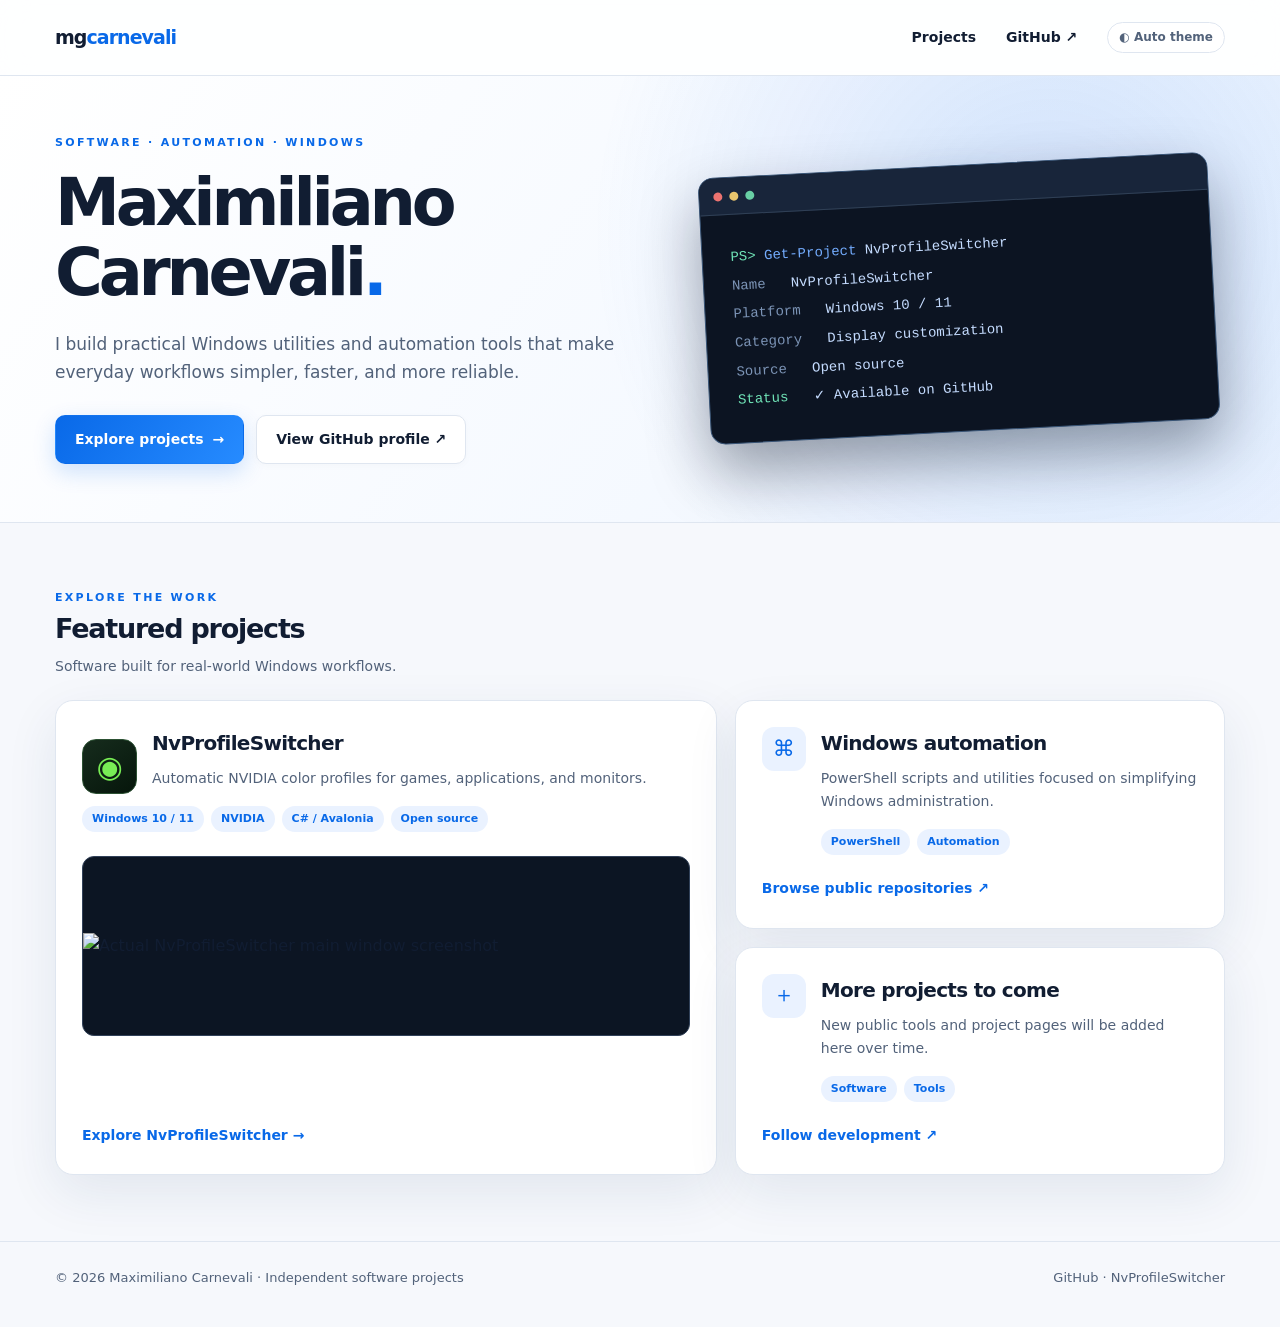
==== index.html @ 2a95644a "Make NvProfileSwitcher project title clickable" ====
<!doctype html><html lang="en"><head><meta charset="utf-8"><meta name="viewport" content="width=device-width, initial-scale=1"><meta name="color-scheme" content="light dark"><title>Maximiliano Carnevali | Software &amp; Automation Projects</title><meta name="description" content="Explore open-source Windows software and automation projects by Maximiliano Carnevali, including NvProfileSwitcher for automatic NVIDIA display color profiles."><link rel="canonical" href="https://mgcarnevali.github.io/"><meta property="og:type" content="website"><meta property="og:title" content="Maximiliano Carnevali | Software Projects"><meta property="og:description" content="Windows utilities and automation projects, including NvProfileSwitcher."><meta property="og:url" content="https://mgcarnevali.github.io/"><link rel="stylesheet" href="/assets/style.css"></head><body>
<header class="site-header"><nav class="container nav" aria-label="Main navigation"><a class="brand" href="/">mg<span>carnevali</span></a><div class="navlinks"><a href="#projects">Projects</a><a href="https://github.com/mgcarnevali" target="_blank" rel="noopener noreferrer me">GitHub ↗</a><button class="theme-toggle" type="button" data-theme-toggle aria-label="Theme: Auto. Click to change theme" title="Switch color theme">◐ Auto theme</button></div></nav></header>
<main><section class="hero"><div class="container hero-grid"><div><div class="eyebrow">Software · Automation · Windows</div><h1>Maximiliano<br>Carnevali<span style="color:var(--blue)">.</span></h1><p>I build practical Windows utilities and automation tools that make everyday workflows simpler, faster, and more reliable.</p><div class="btns"><a class="btn btn-primary" href="#projects">Explore projects <span aria-hidden="true">→</span></a><a class="btn" href="https://github.com/mgcarnevali" target="_blank" rel="noopener noreferrer">View GitHub profile ↗</a></div></div><div class="hero-art" aria-hidden="true"><div class="art-orb"></div><div class="terminal"><div class="term-bar"><i class="dot"></i><i class="dot"></i><i class="dot"></i></div><div class="term-body"><div><span class="prompt">PS&gt;</span> <span class="keyword">Get-Project</span> NvProfileSwitcher</div><div><span class="muted">Name</span> &nbsp; NvProfileSwitcher</div><div><span class="muted">Platform</span> &nbsp; Windows 10 / 11</div><div><span class="muted">Category</span> &nbsp; Display customization</div><div><span class="muted">Source</span> &nbsp; Open source</div><div><span class="prompt">Status</span> &nbsp; ✓ Available on GitHub</div></div></div></div></div></section>
<section class="section container" id="projects"><div class="section-title"><div><div class="eyebrow">Explore the work</div><h2>Featured projects</h2><p>Software built for real-world Windows workflows.</p></div></div><div class="project-grid"><article class="project-card featured"><div class="project-head"><div class="app-icon" aria-hidden="true">◉</div><div><h3><a href="/NvProfileSwitcher/" class="project-title-link" style="color:inherit;text-decoration:none">NvProfileSwitcher</a></h3><p>Automatic NVIDIA color profiles for games, applications, and monitors.</p></div></div><div class="tag-row"><span class="tag">Windows 10 / 11</span><span class="tag">NVIDIA</span><span class="tag">C# / Avalonia</span><span class="tag">Open source</span></div><a href="/NvProfileSwitcher/" class="project-screenshot" aria-label="Explore NvProfileSwitcher"><img src="https://raw.githubusercontent.com/mgcarnevali/NvProfileSwitcher/main/assets/screenshots/nvprofileswitcher-main-window.png" alt="Actual NvProfileSwitcher main window screenshot" loading="lazy"></a><div class="card-bottom"><a class="link" href="/NvProfileSwitcher/">Explore NvProfileSwitcher →</a></div></article><article class="project-card card-slim"><div class="project-head"><div class="mini-icon" aria-hidden="true">⌘</div><div><h3>Windows automation</h3><p>PowerShell scripts and utilities focused on simplifying Windows administration.</p><div class="tag-row"><span class="tag">PowerShell</span><span class="tag">Automation</span></div></div></div><div class="card-bottom"><a class="link" href="https://github.com/mgcarnevali?tab=repositories" target="_blank" rel="noopener noreferrer">Browse public repositories ↗</a></div></article><article class="project-card card-slim"><div class="project-head"><div class="mini-icon" aria-hidden="true">＋</div><div><h3>More projects to come</h3><p>New public tools and project pages will be added here over time.</p><div class="tag-row"><span class="tag">Software</span><span class="tag">Tools</span></div></div></div><div class="card-bottom"><a class="link" href="https://github.com/mgcarnevali" target="_blank" rel="noopener noreferrer">Follow development ↗</a></div></article></div></section></main>
<footer class="site-footer"><div class="container footer-row"><span>© 2026 Maximiliano Carnevali · Independent software projects</span><span><a href="https://github.com/mgcarnevali">GitHub</a> · <a href="/NvProfileSwitcher/">NvProfileSwitcher</a></span></div></footer><script src="/assets/theme.js" defer></script></body></html>
---- assets/style.css ----
:root{color-scheme:light dark;--bg:#f6f8fc;--surface:#ffffff;--ink:#111d32;--sub:#52627a;--line:#dfe6f0;--blue:#0969e8;--blue2:#268bff;--soft:#eaf2ff;--shadow:0 18px 52px rgba(27,53,99,.09);--hero:#eef5ff;--glow:rgba(30,111,235,.17)}
@media(prefers-color-scheme:dark){:root:not([data-theme="light"]){--bg:#090f19;--surface:#111d2b;--ink:#f0f6ff;--sub:#a4b3c9;--line:#263448;--blue:#3c95ff;--blue2:#1d78ed;--soft:#172e4a;--shadow:0 20px 55px rgba(0,0,0,.26);--hero:#0c1b2b;--glow:rgba(23,107,232,.24)}}
*{box-sizing:border-box}html{scroll-behavior:smooth}body{margin:0;background:var(--bg);color:var(--ink);font:16px/1.65 Inter,ui-sans-serif,system-ui,-apple-system,'Segoe UI',sans-serif}a{color:inherit;text-decoration:none}a:focus-visible,button:focus-visible{outline:3px solid var(--blue);outline-offset:4px}img{max-width:100%;display:block}.container{width:min(1170px,calc(100% - 44px));margin-inline:auto}.site-header{height:76px;display:flex;align-items:center;border-bottom:1px solid var(--line);background:color-mix(in srgb,var(--surface) 88%,transparent);position:sticky;top:0;z-index:10;backdrop-filter:blur(16px)}.nav{display:flex;align-items:center;justify-content:space-between;gap:24px}.brand{font-weight:800;font-size:19px;letter-spacing:-.05em;color:var(--ink)}.brand span{color:var(--blue)}.navlinks{display:flex;align-items:center;gap:30px;font-size:14px;font-weight:650}.navlinks a:hover,.link:hover{color:var(--blue)}.nav-note{font-size:12px;color:var(--sub);border:1px solid var(--line);border-radius:999px;padding:5px 11px}.eyebrow{text-transform:uppercase;font-size:11px;letter-spacing:.21em;color:var(--blue);font-weight:800}.hero{position:relative;overflow:hidden;border-bottom:1px solid var(--line);background:radial-gradient(circle at 82% 35%,var(--glow),transparent 42%),linear-gradient(125deg,var(--surface),var(--hero))}.hero-grid{min-height:425px;display:grid;grid-template-columns:1.05fr .95fr;align-items:center;gap:50px;padding-block:58px}.hero h1{font-size:clamp(42px,5.1vw,72px);letter-spacing:-.065em;line-height:1.07;margin:16px 0 22px;font-weight:800}.hero p{color:var(--sub);font-size:17px;max-width:580px;margin:0 0 29px}.hero-art{position:relative;min-height:280px;display:flex;align-items:center;justify-content:center}.art-orb{position:absolute;width:280px;height:280px;border-radius:50%;background:radial-gradient(circle,#3c9bff80,#1352b300 67%);filter:blur(15px)}.terminal{position:relative;width:100%;max-width:510px;border:1px solid #385476;border-radius:15px;background:#0c1422;box-shadow:0 28px 60px #020b1b60;overflow:hidden;transform:rotate(-3deg)}.term-bar{height:37px;background:#18253a;border-bottom:1px solid #304056;display:flex;align-items:center;gap:7px;padding:0 14px}.dot{width:9px;height:9px;border-radius:50%;background:#ec7370}.dot:nth-child(2){background:#e9c66d}.dot:nth-child(3){background:#68cfa4}.term-body{padding:28px;font:14px/2.05 ui-monospace,SFMono-Regular,Consolas,monospace;color:#c5dcff}.term-body .prompt{color:#70e4b7}.term-body .keyword{color:#74adff}.term-body .muted{color:#7c94b6}.btns{display:flex;flex-wrap:wrap;gap:12px}.btn{display:inline-flex;align-items:center;justify-content:center;gap:9px;border:1px solid var(--line);background:var(--surface);color:var(--ink);border-radius:10px;padding:12px 19px;font-weight:750;font-size:14px;box-shadow:0 2px 8px #00000006;transition:transform .18s,box-shadow .18s}.btn:hover{transform:translateY(-2px);box-shadow:var(--shadow)}.btn-primary{background:linear-gradient(125deg,var(--blue),var(--blue2));border-color:transparent;color:#fff;box-shadow:0 8px 22px #0969e830}.section{padding-block:66px}.section-title{display:flex;justify-content:space-between;align-items:end;gap:24px;margin-bottom:22px}.section-title h2{font-size:27px;letter-spacing:-.045em;margin:0 0 3px}.section-title p{color:var(--sub);margin:0;font-size:14px}.project-grid{display:grid;grid-template-columns:1.35fr 1fr;gap:18px}.project-card{background:var(--surface);border:1px solid var(--line);border-radius:18px;padding:26px;box-shadow:var(--shadow);overflow:hidden}.project-card.featured{grid-row:span 2;display:flex;flex-direction:column}.project-head{display:flex;align-items:center;gap:15px}.app-icon{width:55px;height:55px;border-radius:14px;background:linear-gradient(145deg,#162c1d,#06160b);border:1px solid #2c5133;color:#78ed55;display:grid;place-items:center;font-size:30px;font-weight:800;flex:none}.mini-icon{width:44px;height:44px;border-radius:12px;background:var(--soft);color:var(--blue);display:grid;place-items:center;font-size:22px;flex:none}.project-card h3{font-size:20px;letter-spacing:-.035em;margin:0}.project-card p{color:var(--sub);margin:7px 0 16px;font-size:14px}.tag-row{display:flex;gap:7px;flex-wrap:wrap}.tag{background:var(--soft);color:var(--blue);font-size:11px;font-weight:700;padding:4px 10px;border-radius:999px}.project-screenshot{margin-top:24px;border:1px solid #314159;border-radius:12px;overflow:hidden;background:#0c1523;min-height:180px;display:grid;place-items:center}.project-screenshot img{width:100%;height:auto}.card-bottom{margin-top:auto;padding-top:20px}.link{font-weight:800;font-size:14px;color:var(--blue)}.card-slim{display:flex;flex-direction:column;justify-content:space-between;min-height:188px}.card-slim .project-head{align-items:flex-start}.muted{color:var(--sub)}.site-footer{border-top:1px solid var(--line);padding:25px 0 38px;color:var(--sub);font-size:13px}.footer-row{display:flex;justify-content:space-between;gap:20px;flex-wrap:wrap}.footer-row a:hover{color:var(--blue)}.crumbs{display:flex;align-items:center;gap:10px;color:var(--sub);font-size:13px;margin-bottom:28px}.crumbs a:hover{color:var(--blue)}.product-hero{padding:55px 0 28px;background:radial-gradient(circle at 90% 20%,var(--glow),transparent 45%)}.product-head{display:flex;align-items:center;gap:18px;margin-bottom:12px}.product-head .app-icon{width:73px;height:73px;font-size:39px}.product-head h1{font-size:clamp(37px,5vw,60px);line-height:1.08;letter-spacing:-.06em;margin:0}.product-sub{font-size:18px;color:var(--sub);max-width:790px;margin:0 0 25px}.product-hero .tag-row{margin-top:23px}.showcase{padding:18px 0 30px}.screenshot-frame{padding:10px;background:#0c1625;border:1px solid #32435a;border-radius:19px;box-shadow:0 30px 65px #00000035}.screenshot-frame img{border-radius:10px;width:100%}.screenshot-caption{text-align:center;color:var(--sub);font-size:12px;margin:13px 0 0}.feature-grid{display:grid;grid-template-columns:repeat(4,1fr);gap:16px}.feature{padding:20px 16px;background:var(--surface);border:1px solid var(--line);border-radius:15px}.feature .symbol{font-size:24px;color:var(--blue);line-height:1}.feature h3{font-size:15px;letter-spacing:-.025em;margin:15px 0 6px}.feature p{font-size:13px;line-height:1.6;color:var(--sub);margin:0}.detail-grid{display:grid;grid-template-columns:1fr 1fr;gap:24px;align-items:center}.detail-grid img{border-radius:13px;border:1px solid var(--line);box-shadow:var(--shadow)}.detail-grid h2{font-size:30px;letter-spacing:-.05em;line-height:1.2}.detail-grid p{color:var(--sub)}.cta{padding:28px;border-radius:18px;background:linear-gradient(120deg,var(--soft),var(--surface));border:1px solid var(--line);display:flex;align-items:center;justify-content:space-between;gap:24px}.cta h2{margin:0 0 4px;letter-spacing:-.04em}.cta p{margin:0;color:var(--sub)}.smallprint{font-size:12px;color:var(--sub)}
@media(max-width:850px){.hero-grid{grid-template-columns:1fr;gap:10px;padding-block:52px}.hero-art{min-height:210px}.terminal{max-width:570px;transform:none}.project-grid{grid-template-columns:1fr}.project-card.featured{grid-row:auto}.feature-grid{grid-template-columns:repeat(2,1fr)}.detail-grid{grid-template-columns:1fr}.product-head h1{font-size:39px}}
@media(max-width:520px){.container{width:min(100% - 30px,1170px)}.site-header{height:66px}.navlinks{gap:15px;font-size:13px}.nav-note{display:none}.hero h1{font-size:45px}.hero-grid{padding-block:38px}.hero-art{min-height:165px}.term-body{font-size:11px;padding:18px}.section{padding-block:42px}.feature-grid{grid-template-columns:1fr}.product-head .app-icon{width:54px;height:54px;font-size:30px}.product-head h1{font-size:31px}.product-sub{font-size:16px}.cta{flex-direction:column;align-items:flex-start}.btns .btn{font-size:13px;padding:11px 13px}}

:root[data-theme="dark"]{color-scheme:dark;--bg:#090f19;--surface:#111d2b;--ink:#f0f6ff;--sub:#a4b3c9;--line:#263448;--blue:#3c95ff;--blue2:#1d78ed;--soft:#172e4a;--shadow:0 20px 55px rgba(0,0,0,.26);--hero:#0c1b2b;--glow:rgba(23,107,232,.24)}
:root[data-theme="light"]{color-scheme:light;--bg:#f6f8fc;--surface:#ffffff;--ink:#111d32;--sub:#52627a;--line:#dfe6f0;--blue:#0969e8;--blue2:#268bff;--soft:#eaf2ff;--shadow:0 18px 52px rgba(27,53,99,.09);--hero:#eef5ff;--glow:rgba(30,111,235,.17)}
.theme-toggle{font:inherit;font-size:12px;font-weight:650;line-height:1.65;color:var(--sub);background:var(--surface);border:1px solid var(--line);border-radius:999px;padding:5px 11px;cursor:pointer;white-space:nowrap}.theme-toggle:hover{border-color:var(--blue);color:var(--blue)}

/* Extended pages */
.about-panel{display:grid;grid-template-columns:1fr 1.2fr;gap:40px;padding:38px;border:1px solid var(--line,#dbe3ef);border-radius:22px;background:var(--surface,#fff)}.about-panel h2{font-size:clamp(1.8rem,3vw,2.5rem);line-height:1.15}.about-panel p{line-height:1.7;color:var(--muted,#64748b)}.steps-grid{display:grid;grid-template-columns:repeat(3,minmax(0,1fr));gap:18px}.step-card,.download-card{padding:28px;border:1px solid var(--line,#dbe3ef);border-radius:20px;background:var(--surface,#fff)}.step-num{font-size:13px;letter-spacing:.12em;font-weight:800;color:var(--blue,#0879ee)}.step-card h3,.download-card h3{margin:16px 0 10px;font-size:1.2rem}.step-card p,.download-card p{line-height:1.7;color:var(--muted,#64748b)}.gallery-panel{border:1px solid var(--line,#dbe3ef);border-radius:22px;background:var(--surface,#fff);overflow:hidden;padding:14px}.gallery-stage{display:flex;align-items:center;justify-content:center;min-height:220px;border-radius:14px;background:#0b1019;overflow:hidden}.gallery-stage img{width:100%;height:auto;display:block;object-fit:contain}.gallery-controls{display:flex;flex-wrap:wrap;gap:10px;padding:16px 4px 3px}.gallery-tab{font:inherit;cursor:pointer;border:1px solid var(--line,#dbe3ef);border-radius:999px;background:transparent;color:var(--text,#162136);padding:10px 16px;font-weight:700}.gallery-tab:hover{border-color:var(--blue,#0879ee)}.gallery-tab.active{background:var(--blue,#0879ee);border-color:var(--blue,#0879ee);color:white}.download-grid{display:grid;grid-template-columns:repeat(2,minmax(0,1fr));gap:20px}.download-card{display:flex;flex-direction:column;align-items:flex-start;gap:12px}.download-card h3{margin:0}.download-card p{flex:1}.download-icon{display:grid;place-items:center;width:48px;height:48px;border-radius:13px;background:rgba(24,115,238,.11);color:var(--blue,#0879ee);font-size:25px;font-weight:700}@media(max-width:800px){.about-panel,.steps-grid,.download-grid{grid-template-columns:1fr}.about-panel{padding:24px;gap:12px}.gallery-stage{min-height:100px}.gallery-tab{font-size:13px;padding:9px 12px}}
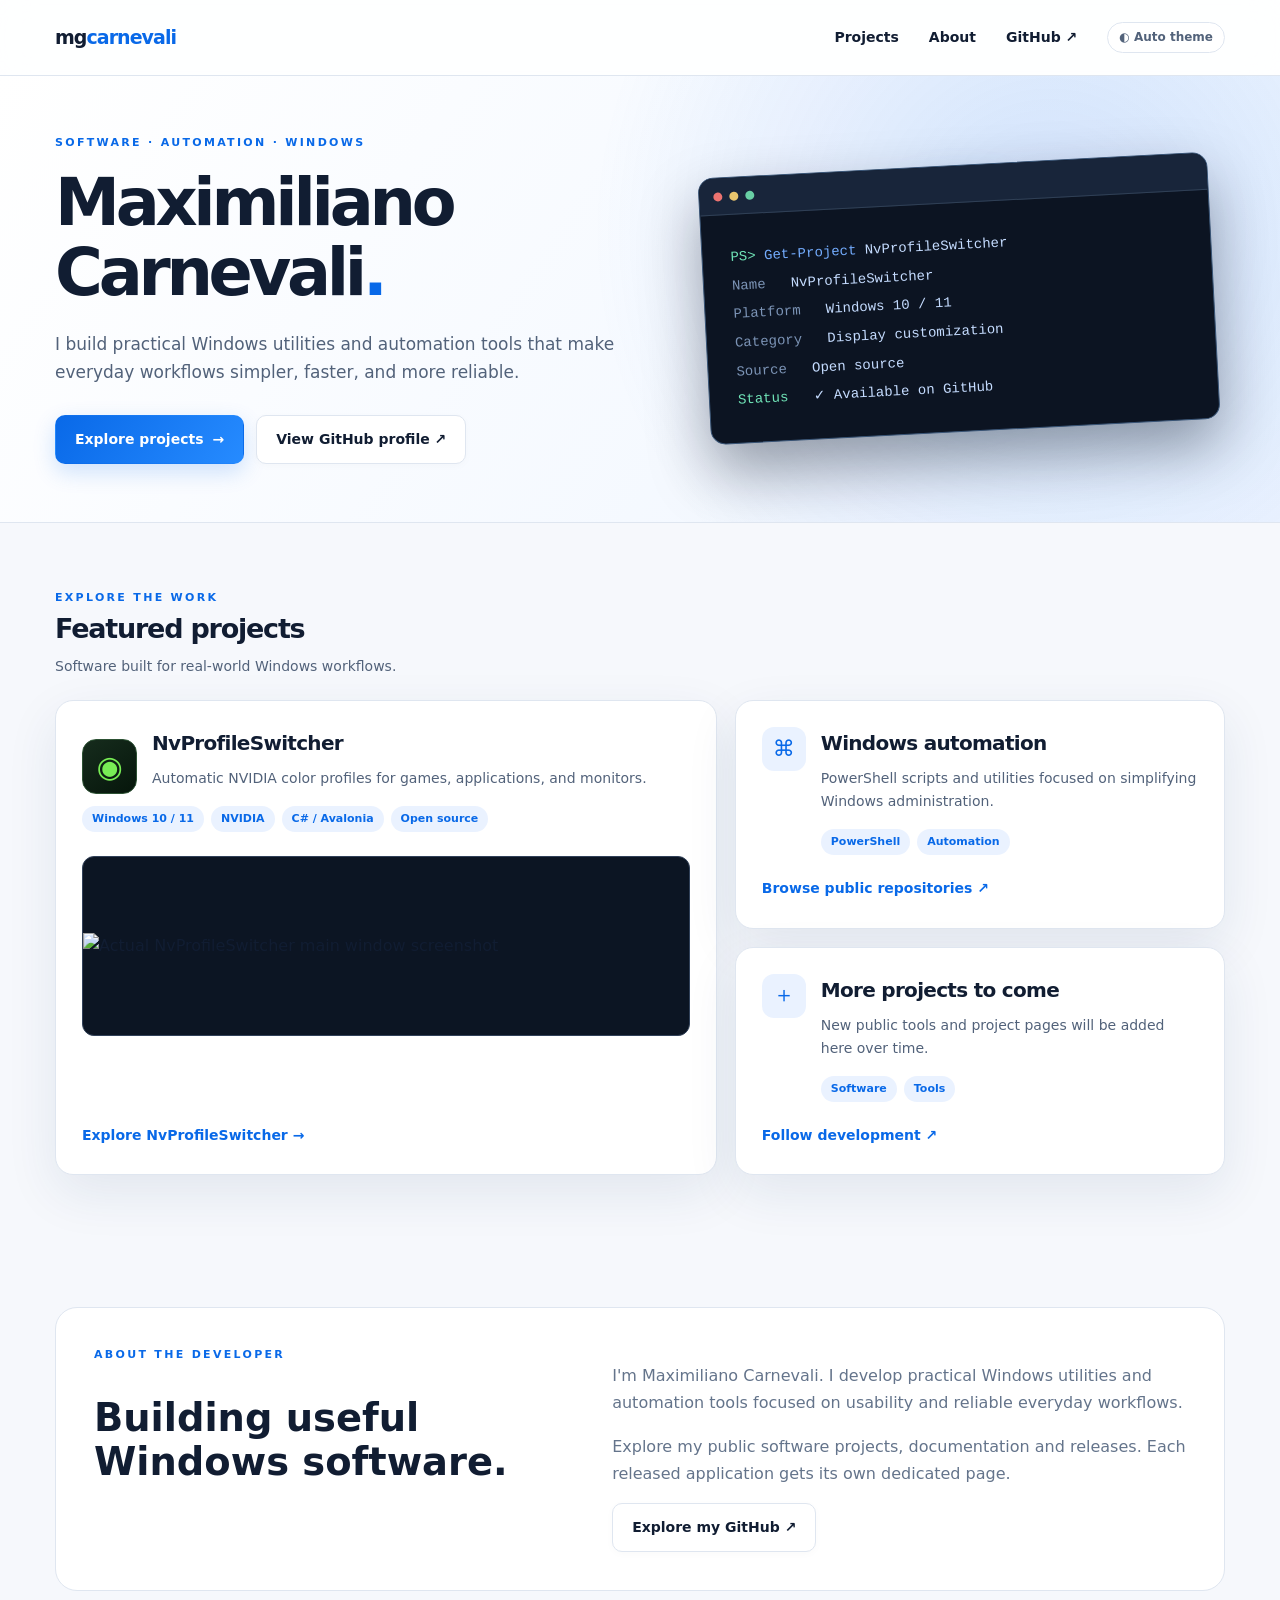
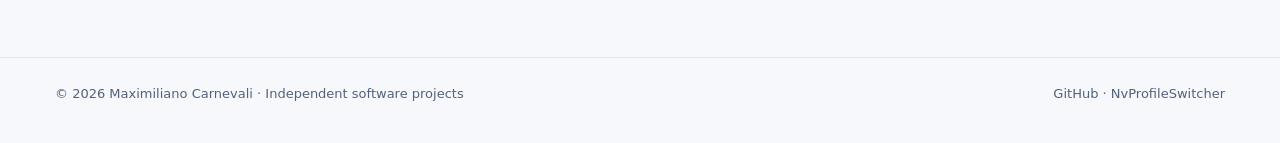
==== commit dd5ef987: "Add hover effect to NvProfileSwitcher project title" ====
--- a/index.html
+++ b/index.html
@@ -1,5 +1,9 @@
-<!doctype html><html lang="en"><head><meta charset="utf-8"><meta name="viewport" content="width=device-width, initial-scale=1"><meta name="color-scheme" content="light dark"><title>Maximiliano Carnevali | Software &amp; Automation Projects</title><meta name="description" content="Explore open-source Windows software and automation projects by Maximiliano Carnevali, including NvProfileSwitcher for automatic NVIDIA display color profiles."><link rel="canonical" href="https://mgcarnevali.github.io/"><meta property="og:type" content="website"><meta property="og:title" content="Maximiliano Carnevali | Software Projects"><meta property="og:description" content="Windows utilities and automation projects, including NvProfileSwitcher."><meta property="og:url" content="https://mgcarnevali.github.io/"><link rel="stylesheet" href="/assets/style.css"></head><body>
-<header class="site-header"><nav class="container nav" aria-label="Main navigation"><a class="brand" href="/">mg<span>carnevali</span></a><div class="navlinks"><a href="#projects">Projects</a><a href="https://github.com/mgcarnevali" target="_blank" rel="noopener noreferrer me">GitHub ↗</a><button class="theme-toggle" type="button" data-theme-toggle aria-label="Theme: Auto. Click to change theme" title="Switch color theme">◐ Auto theme</button></div></nav></header>
+<!doctype html><html lang="en"><head><meta charset="utf-8"><meta name="viewport" content="width=device-width, initial-scale=1"><meta name="color-scheme" content="light dark"><title>Maximiliano Carnevali | Software &amp; Automation Projects</title><meta name="description" content="Explore open-source Windows software and automation projects by Maximiliano Carnevali, including NvProfileSwitcher for automatic NVIDIA display color profiles."><link rel="canonical" href="https://mgcarnevali.github.io/"><meta property="og:type" content="website"><meta property="og:title" content="Maximiliano Carnevali | Software Projects"><meta property="og:description" content="Windows utilities and automation projects, including NvProfileSwitcher."><meta property="og:url" content="https://mgcarnevali.github.io/"><link rel="stylesheet" href="/assets/style.css"><style>
+.project-title-link{transition:color .18s ease,text-decoration-color .18s ease;text-underline-offset:4px}
+.project-title-link:hover,.project-title-link:focus-visible{color:var(--blue)!important;text-decoration:underline!important}
+.project-title-link:focus-visible{outline:2px solid var(--blue);outline-offset:4px;border-radius:2px}
+</style></head><body>
+<header class="site-header"><nav class="container nav" aria-label="Main navigation"><a class="brand" href="/">mg<span>carnevali</span></a><div class="navlinks"><a href="#projects">Projects</a><a href="#about">About</a><a href="https://github.com/mgcarnevali" target="_blank" rel="noopener noreferrer me">GitHub ↗</a><button class="theme-toggle" type="button" data-theme-toggle aria-label="Theme: Auto. Click to change theme" title="Switch color theme">◐ Auto theme</button></div></nav></header>
 <main><section class="hero"><div class="container hero-grid"><div><div class="eyebrow">Software · Automation · Windows</div><h1>Maximiliano<br>Carnevali<span style="color:var(--blue)">.</span></h1><p>I build practical Windows utilities and automation tools that make everyday workflows simpler, faster, and more reliable.</p><div class="btns"><a class="btn btn-primary" href="#projects">Explore projects <span aria-hidden="true">→</span></a><a class="btn" href="https://github.com/mgcarnevali" target="_blank" rel="noopener noreferrer">View GitHub profile ↗</a></div></div><div class="hero-art" aria-hidden="true"><div class="art-orb"></div><div class="terminal"><div class="term-bar"><i class="dot"></i><i class="dot"></i><i class="dot"></i></div><div class="term-body"><div><span class="prompt">PS&gt;</span> <span class="keyword">Get-Project</span> NvProfileSwitcher</div><div><span class="muted">Name</span> &nbsp; NvProfileSwitcher</div><div><span class="muted">Platform</span> &nbsp; Windows 10 / 11</div><div><span class="muted">Category</span> &nbsp; Display customization</div><div><span class="muted">Source</span> &nbsp; Open source</div><div><span class="prompt">Status</span> &nbsp; ✓ Available on GitHub</div></div></div></div></div></section>
-<section class="section container" id="projects"><div class="section-title"><div><div class="eyebrow">Explore the work</div><h2>Featured projects</h2><p>Software built for real-world Windows workflows.</p></div></div><div class="project-grid"><article class="project-card featured"><div class="project-head"><div class="app-icon" aria-hidden="true">◉</div><div><h3><a href="/NvProfileSwitcher/" class="project-title-link" style="color:inherit;text-decoration:none">NvProfileSwitcher</a></h3><p>Automatic NVIDIA color profiles for games, applications, and monitors.</p></div></div><div class="tag-row"><span class="tag">Windows 10 / 11</span><span class="tag">NVIDIA</span><span class="tag">C# / Avalonia</span><span class="tag">Open source</span></div><a href="/NvProfileSwitcher/" class="project-screenshot" aria-label="Explore NvProfileSwitcher"><img src="https://raw.githubusercontent.com/mgcarnevali/NvProfileSwitcher/main/assets/screenshots/nvprofileswitcher-main-window.png" alt="Actual NvProfileSwitcher main window screenshot" loading="lazy"></a><div class="card-bottom"><a class="link" href="/NvProfileSwitcher/">Explore NvProfileSwitcher →</a></div></article><article class="project-card card-slim"><div class="project-head"><div class="mini-icon" aria-hidden="true">⌘</div><div><h3>Windows automation</h3><p>PowerShell scripts and utilities focused on simplifying Windows administration.</p><div class="tag-row"><span class="tag">PowerShell</span><span class="tag">Automation</span></div></div></div><div class="card-bottom"><a class="link" href="https://github.com/mgcarnevali?tab=repositories" target="_blank" rel="noopener noreferrer">Browse public repositories ↗</a></div></article><article class="project-card card-slim"><div class="project-head"><div class="mini-icon" aria-hidden="true">＋</div><div><h3>More projects to come</h3><p>New public tools and project pages will be added here over time.</p><div class="tag-row"><span class="tag">Software</span><span class="tag">Tools</span></div></div></div><div class="card-bottom"><a class="link" href="https://github.com/mgcarnevali" target="_blank" rel="noopener noreferrer">Follow development ↗</a></div></article></div></section></main>
+<section class="section container" id="projects"><div class="section-title"><div><div class="eyebrow">Explore the work</div><h2>Featured projects</h2><p>Software built for real-world Windows workflows.</p></div></div><div class="project-grid"><article class="project-card featured"><div class="project-head"><div class="app-icon" aria-hidden="true">◉</div><div><h3><a href="/NvProfileSwitcher/" class="project-title-link" style="color:inherit;text-decoration:none">NvProfileSwitcher</a></h3><p>Automatic NVIDIA color profiles for games, applications, and monitors.</p></div></div><div class="tag-row"><span class="tag">Windows 10 / 11</span><span class="tag">NVIDIA</span><span class="tag">C# / Avalonia</span><span class="tag">Open source</span></div><a href="/NvProfileSwitcher/" class="project-screenshot" aria-label="Explore NvProfileSwitcher"><img src="https://raw.githubusercontent.com/mgcarnevali/NvProfileSwitcher/main/assets/screenshots/nvprofileswitcher-main-window.png" alt="Actual NvProfileSwitcher main window screenshot" loading="lazy"></a><div class="card-bottom"><a class="link" href="/NvProfileSwitcher/">Explore NvProfileSwitcher →</a></div></article><article class="project-card card-slim"><div class="project-head"><div class="mini-icon" aria-hidden="true">⌘</div><div><h3>Windows automation</h3><p>PowerShell scripts and utilities focused on simplifying Windows administration.</p><div class="tag-row"><span class="tag">PowerShell</span><span class="tag">Automation</span></div></div></div><div class="card-bottom"><a class="link" href="https://github.com/mgcarnevali?tab=repositories" target="_blank" rel="noopener noreferrer">Browse public repositories ↗</a></div></article><article class="project-card card-slim"><div class="project-head"><div class="mini-icon" aria-hidden="true">＋</div><div><h3>More projects to come</h3><p>New public tools and project pages will be added here over time.</p><div class="tag-row"><span class="tag">Software</span><span class="tag">Tools</span></div></div></div><div class="card-bottom"><a class="link" href="https://github.com/mgcarnevali" target="_blank" rel="noopener noreferrer">Follow development ↗</a></div></article></div></section><section class="section container" id="about"><div class="about-panel"><div><div class="eyebrow">About the developer</div><h2>Building useful Windows software.</h2></div><div><p>I'm Maximiliano Carnevali. I develop practical Windows utilities and automation tools focused on usability and reliable everyday workflows.</p><p>Explore my public software projects, documentation and releases. Each released application gets its own dedicated page.</p><div class="btns"><a class="btn" href="https://github.com/mgcarnevali" target="_blank" rel="noopener noreferrer">Explore my GitHub ↗</a></div></div></div></section></main>
 <footer class="site-footer"><div class="container footer-row"><span>© 2026 Maximiliano Carnevali · Independent software projects</span><span><a href="https://github.com/mgcarnevali">GitHub</a> · <a href="/NvProfileSwitcher/">NvProfileSwitcher</a></span></div></footer><script src="/assets/theme.js" defer></script></body></html>
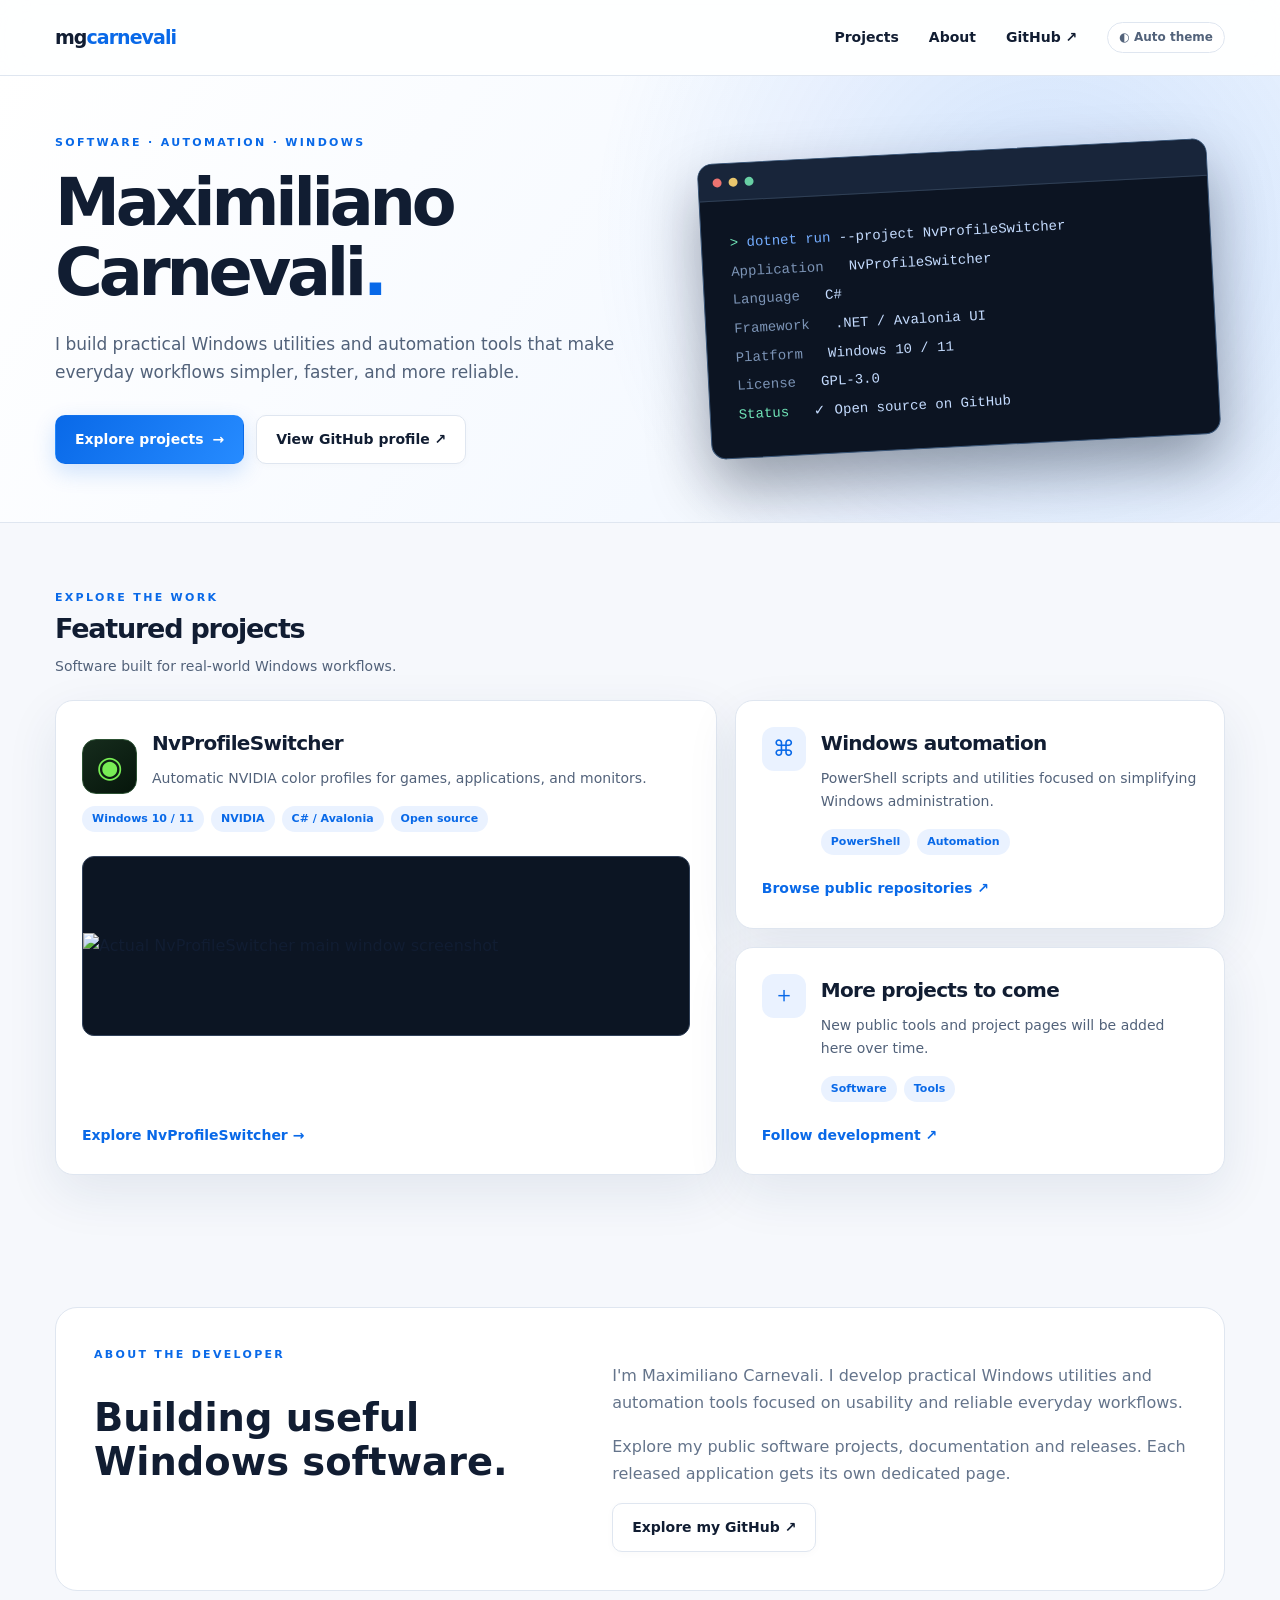
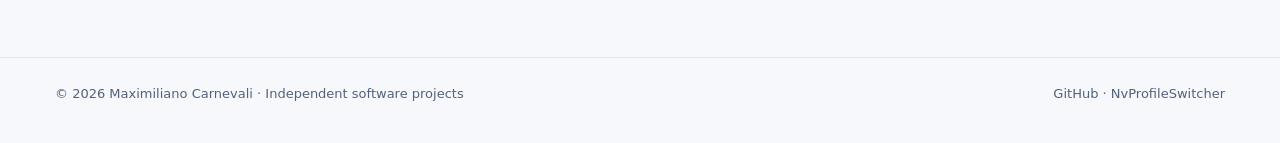
==== commit cf8e1a7a: "Update homepage terminal to reflect .NET and Avalonia UI" ====
--- a/index.html
+++ b/index.html
@@ -4,6 +4,6 @@
 .project-title-link:focus-visible{outline:2px solid var(--blue);outline-offset:4px;border-radius:2px}
 </style></head><body>
 <header class="site-header"><nav class="container nav" aria-label="Main navigation"><a class="brand" href="/">mg<span>carnevali</span></a><div class="navlinks"><a href="#projects">Projects</a><a href="#about">About</a><a href="https://github.com/mgcarnevali" target="_blank" rel="noopener noreferrer me">GitHub ↗</a><button class="theme-toggle" type="button" data-theme-toggle aria-label="Theme: Auto. Click to change theme" title="Switch color theme">◐ Auto theme</button></div></nav></header>
-<main><section class="hero"><div class="container hero-grid"><div><div class="eyebrow">Software · Automation · Windows</div><h1>Maximiliano<br>Carnevali<span style="color:var(--blue)">.</span></h1><p>I build practical Windows utilities and automation tools that make everyday workflows simpler, faster, and more reliable.</p><div class="btns"><a class="btn btn-primary" href="#projects">Explore projects <span aria-hidden="true">→</span></a><a class="btn" href="https://github.com/mgcarnevali" target="_blank" rel="noopener noreferrer">View GitHub profile ↗</a></div></div><div class="hero-art" aria-hidden="true"><div class="art-orb"></div><div class="terminal"><div class="term-bar"><i class="dot"></i><i class="dot"></i><i class="dot"></i></div><div class="term-body"><div><span class="prompt">PS&gt;</span> <span class="keyword">Get-Project</span> NvProfileSwitcher</div><div><span class="muted">Name</span> &nbsp; NvProfileSwitcher</div><div><span class="muted">Platform</span> &nbsp; Windows 10 / 11</div><div><span class="muted">Category</span> &nbsp; Display customization</div><div><span class="muted">Source</span> &nbsp; Open source</div><div><span class="prompt">Status</span> &nbsp; ✓ Available on GitHub</div></div></div></div></div></section>
+<main><section class="hero"><div class="container hero-grid"><div><div class="eyebrow">Software · Automation · Windows</div><h1>Maximiliano<br>Carnevali<span style="color:var(--blue)">.</span></h1><p>I build practical Windows utilities and automation tools that make everyday workflows simpler, faster, and more reliable.</p><div class="btns"><a class="btn btn-primary" href="#projects">Explore projects <span aria-hidden="true">→</span></a><a class="btn" href="https://github.com/mgcarnevali" target="_blank" rel="noopener noreferrer">View GitHub profile ↗</a></div></div><div class="hero-art" aria-hidden="true"><div class="art-orb"></div><div class="terminal"><div class="term-bar"><i class="dot"></i><i class="dot"></i><i class="dot"></i></div><div class="term-body"><div><span class="prompt">&gt;</span> <span class="keyword">dotnet run</span> --project NvProfileSwitcher</div><div><span class="muted">Application</span> &nbsp; NvProfileSwitcher</div><div><span class="muted">Language</span> &nbsp; C#</div><div><span class="muted">Framework</span> &nbsp; .NET / Avalonia UI</div><div><span class="muted">Platform</span> &nbsp; Windows 10 / 11</div><div><span class="muted">License</span> &nbsp; GPL-3.0</div><div><span class="prompt">Status</span> &nbsp; ✓ Open source on GitHub</div></div></div></div></div></section>
 <section class="section container" id="projects"><div class="section-title"><div><div class="eyebrow">Explore the work</div><h2>Featured projects</h2><p>Software built for real-world Windows workflows.</p></div></div><div class="project-grid"><article class="project-card featured"><div class="project-head"><div class="app-icon" aria-hidden="true">◉</div><div><h3><a href="/NvProfileSwitcher/" class="project-title-link" style="color:inherit;text-decoration:none">NvProfileSwitcher</a></h3><p>Automatic NVIDIA color profiles for games, applications, and monitors.</p></div></div><div class="tag-row"><span class="tag">Windows 10 / 11</span><span class="tag">NVIDIA</span><span class="tag">C# / Avalonia</span><span class="tag">Open source</span></div><a href="/NvProfileSwitcher/" class="project-screenshot" aria-label="Explore NvProfileSwitcher"><img src="https://raw.githubusercontent.com/mgcarnevali/NvProfileSwitcher/main/assets/screenshots/nvprofileswitcher-main-window.png" alt="Actual NvProfileSwitcher main window screenshot" loading="lazy"></a><div class="card-bottom"><a class="link" href="/NvProfileSwitcher/">Explore NvProfileSwitcher →</a></div></article><article class="project-card card-slim"><div class="project-head"><div class="mini-icon" aria-hidden="true">⌘</div><div><h3>Windows automation</h3><p>PowerShell scripts and utilities focused on simplifying Windows administration.</p><div class="tag-row"><span class="tag">PowerShell</span><span class="tag">Automation</span></div></div></div><div class="card-bottom"><a class="link" href="https://github.com/mgcarnevali?tab=repositories" target="_blank" rel="noopener noreferrer">Browse public repositories ↗</a></div></article><article class="project-card card-slim"><div class="project-head"><div class="mini-icon" aria-hidden="true">＋</div><div><h3>More projects to come</h3><p>New public tools and project pages will be added here over time.</p><div class="tag-row"><span class="tag">Software</span><span class="tag">Tools</span></div></div></div><div class="card-bottom"><a class="link" href="https://github.com/mgcarnevali" target="_blank" rel="noopener noreferrer">Follow development ↗</a></div></article></div></section><section class="section container" id="about"><div class="about-panel"><div><div class="eyebrow">About the developer</div><h2>Building useful Windows software.</h2></div><div><p>I'm Maximiliano Carnevali. I develop practical Windows utilities and automation tools focused on usability and reliable everyday workflows.</p><p>Explore my public software projects, documentation and releases. Each released application gets its own dedicated page.</p><div class="btns"><a class="btn" href="https://github.com/mgcarnevali" target="_blank" rel="noopener noreferrer">Explore my GitHub ↗</a></div></div></div></section></main>
 <footer class="site-footer"><div class="container footer-row"><span>© 2026 Maximiliano Carnevali · Independent software projects</span><span><a href="https://github.com/mgcarnevali">GitHub</a> · <a href="/NvProfileSwitcher/">NvProfileSwitcher</a></span></div></footer><script src="/assets/theme.js" defer></script></body></html>
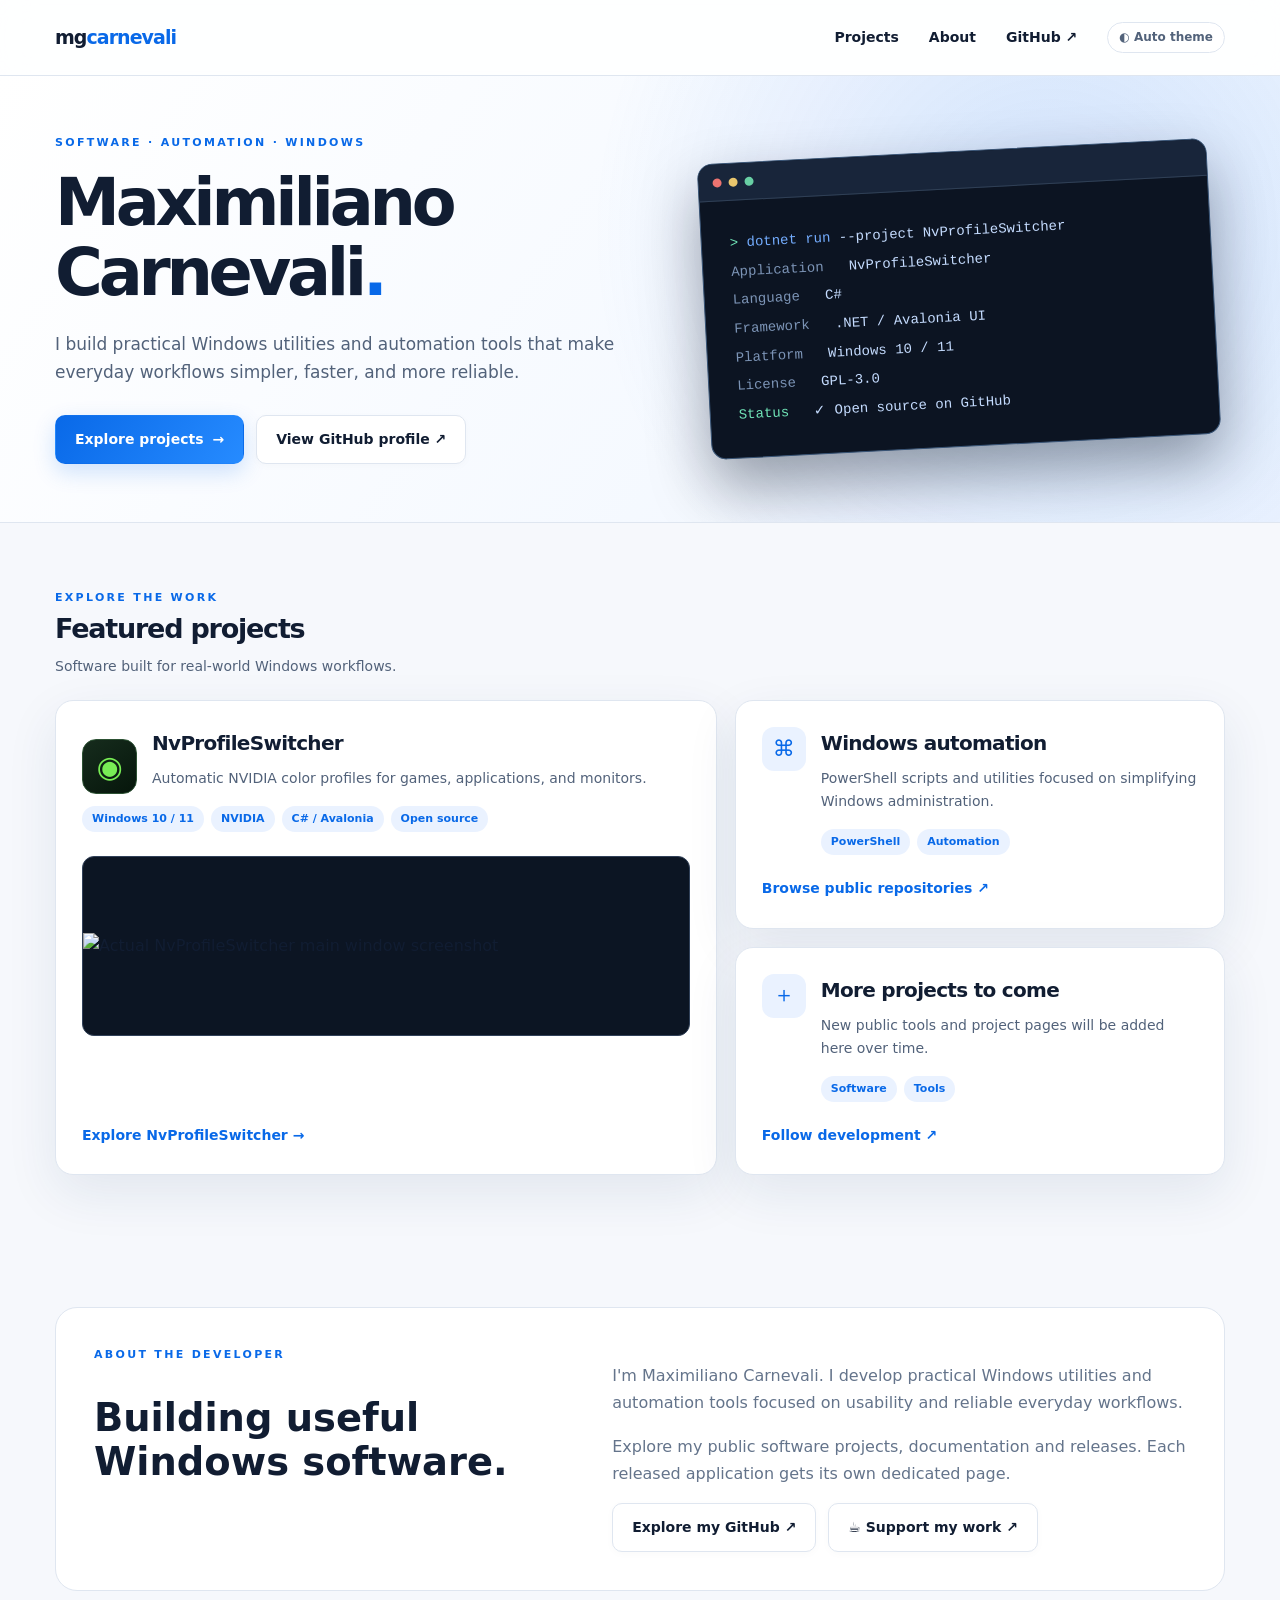
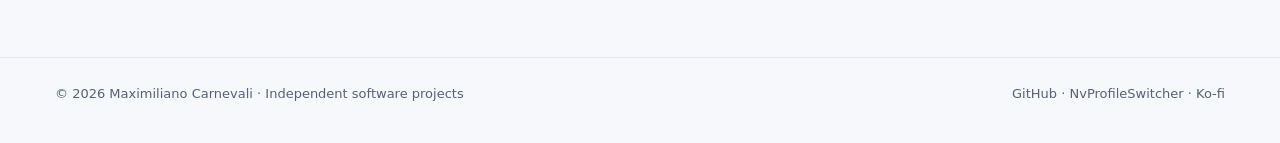
==== commit a3ccf50d: "Add Ko-fi support links to homepage and NvProfileSwitcher" ====
--- a/index.html
+++ b/index.html
@@ -5,5 +5,5 @@
 </style></head><body>
 <header class="site-header"><nav class="container nav" aria-label="Main navigation"><a class="brand" href="/">mg<span>carnevali</span></a><div class="navlinks"><a href="#projects">Projects</a><a href="#about">About</a><a href="https://github.com/mgcarnevali" target="_blank" rel="noopener noreferrer me">GitHub ↗</a><button class="theme-toggle" type="button" data-theme-toggle aria-label="Theme: Auto. Click to change theme" title="Switch color theme">◐ Auto theme</button></div></nav></header>
 <main><section class="hero"><div class="container hero-grid"><div><div class="eyebrow">Software · Automation · Windows</div><h1>Maximiliano<br>Carnevali<span style="color:var(--blue)">.</span></h1><p>I build practical Windows utilities and automation tools that make everyday workflows simpler, faster, and more reliable.</p><div class="btns"><a class="btn btn-primary" href="#projects">Explore projects <span aria-hidden="true">→</span></a><a class="btn" href="https://github.com/mgcarnevali" target="_blank" rel="noopener noreferrer">View GitHub profile ↗</a></div></div><div class="hero-art" aria-hidden="true"><div class="art-orb"></div><div class="terminal"><div class="term-bar"><i class="dot"></i><i class="dot"></i><i class="dot"></i></div><div class="term-body"><div><span class="prompt">&gt;</span> <span class="keyword">dotnet run</span> --project NvProfileSwitcher</div><div><span class="muted">Application</span> &nbsp; NvProfileSwitcher</div><div><span class="muted">Language</span> &nbsp; C#</div><div><span class="muted">Framework</span> &nbsp; .NET / Avalonia UI</div><div><span class="muted">Platform</span> &nbsp; Windows 10 / 11</div><div><span class="muted">License</span> &nbsp; GPL-3.0</div><div><span class="prompt">Status</span> &nbsp; ✓ Open source on GitHub</div></div></div></div></div></section>
-<section class="section container" id="projects"><div class="section-title"><div><div class="eyebrow">Explore the work</div><h2>Featured projects</h2><p>Software built for real-world Windows workflows.</p></div></div><div class="project-grid"><article class="project-card featured"><div class="project-head"><div class="app-icon" aria-hidden="true">◉</div><div><h3><a href="/NvProfileSwitcher/" class="project-title-link" style="color:inherit;text-decoration:none">NvProfileSwitcher</a></h3><p>Automatic NVIDIA color profiles for games, applications, and monitors.</p></div></div><div class="tag-row"><span class="tag">Windows 10 / 11</span><span class="tag">NVIDIA</span><span class="tag">C# / Avalonia</span><span class="tag">Open source</span></div><a href="/NvProfileSwitcher/" class="project-screenshot" aria-label="Explore NvProfileSwitcher"><img src="https://raw.githubusercontent.com/mgcarnevali/NvProfileSwitcher/main/assets/screenshots/nvprofileswitcher-main-window.png" alt="Actual NvProfileSwitcher main window screenshot" loading="lazy"></a><div class="card-bottom"><a class="link" href="/NvProfileSwitcher/">Explore NvProfileSwitcher →</a></div></article><article class="project-card card-slim"><div class="project-head"><div class="mini-icon" aria-hidden="true">⌘</div><div><h3>Windows automation</h3><p>PowerShell scripts and utilities focused on simplifying Windows administration.</p><div class="tag-row"><span class="tag">PowerShell</span><span class="tag">Automation</span></div></div></div><div class="card-bottom"><a class="link" href="https://github.com/mgcarnevali?tab=repositories" target="_blank" rel="noopener noreferrer">Browse public repositories ↗</a></div></article><article class="project-card card-slim"><div class="project-head"><div class="mini-icon" aria-hidden="true">＋</div><div><h3>More projects to come</h3><p>New public tools and project pages will be added here over time.</p><div class="tag-row"><span class="tag">Software</span><span class="tag">Tools</span></div></div></div><div class="card-bottom"><a class="link" href="https://github.com/mgcarnevali" target="_blank" rel="noopener noreferrer">Follow development ↗</a></div></article></div></section><section class="section container" id="about"><div class="about-panel"><div><div class="eyebrow">About the developer</div><h2>Building useful Windows software.</h2></div><div><p>I'm Maximiliano Carnevali. I develop practical Windows utilities and automation tools focused on usability and reliable everyday workflows.</p><p>Explore my public software projects, documentation and releases. Each released application gets its own dedicated page.</p><div class="btns"><a class="btn" href="https://github.com/mgcarnevali" target="_blank" rel="noopener noreferrer">Explore my GitHub ↗</a></div></div></div></section></main>
-<footer class="site-footer"><div class="container footer-row"><span>© 2026 Maximiliano Carnevali · Independent software projects</span><span><a href="https://github.com/mgcarnevali">GitHub</a> · <a href="/NvProfileSwitcher/">NvProfileSwitcher</a></span></div></footer><script src="/assets/theme.js" defer></script></body></html>
+<section class="section container" id="projects"><div class="section-title"><div><div class="eyebrow">Explore the work</div><h2>Featured projects</h2><p>Software built for real-world Windows workflows.</p></div></div><div class="project-grid"><article class="project-card featured"><div class="project-head"><div class="app-icon" aria-hidden="true">◉</div><div><h3><a href="/NvProfileSwitcher/" class="project-title-link" style="color:inherit;text-decoration:none">NvProfileSwitcher</a></h3><p>Automatic NVIDIA color profiles for games, applications, and monitors.</p></div></div><div class="tag-row"><span class="tag">Windows 10 / 11</span><span class="tag">NVIDIA</span><span class="tag">C# / Avalonia</span><span class="tag">Open source</span></div><a href="/NvProfileSwitcher/" class="project-screenshot" aria-label="Explore NvProfileSwitcher"><img src="https://raw.githubusercontent.com/mgcarnevali/NvProfileSwitcher/main/assets/screenshots/nvprofileswitcher-main-window.png" alt="Actual NvProfileSwitcher main window screenshot" loading="lazy"></a><div class="card-bottom"><a class="link" href="/NvProfileSwitcher/">Explore NvProfileSwitcher →</a></div></article><article class="project-card card-slim"><div class="project-head"><div class="mini-icon" aria-hidden="true">⌘</div><div><h3>Windows automation</h3><p>PowerShell scripts and utilities focused on simplifying Windows administration.</p><div class="tag-row"><span class="tag">PowerShell</span><span class="tag">Automation</span></div></div></div><div class="card-bottom"><a class="link" href="https://github.com/mgcarnevali?tab=repositories" target="_blank" rel="noopener noreferrer">Browse public repositories ↗</a></div></article><article class="project-card card-slim"><div class="project-head"><div class="mini-icon" aria-hidden="true">＋</div><div><h3>More projects to come</h3><p>New public tools and project pages will be added here over time.</p><div class="tag-row"><span class="tag">Software</span><span class="tag">Tools</span></div></div></div><div class="card-bottom"><a class="link" href="https://github.com/mgcarnevali" target="_blank" rel="noopener noreferrer">Follow development ↗</a></div></article></div></section><section class="section container" id="about"><div class="about-panel"><div><div class="eyebrow">About the developer</div><h2>Building useful Windows software.</h2></div><div><p>I'm Maximiliano Carnevali. I develop practical Windows utilities and automation tools focused on usability and reliable everyday workflows.</p><p>Explore my public software projects, documentation and releases. Each released application gets its own dedicated page.</p><div class="btns"><a class="btn" href="https://github.com/mgcarnevali" target="_blank" rel="noopener noreferrer">Explore my GitHub ↗</a><a class="btn" href="https://ko-fi.com/mgcarnevali" target="_blank" rel="noopener noreferrer">☕ Support my work ↗</a></div></div></div></section></main>
+<footer class="site-footer"><div class="container footer-row"><span>© 2026 Maximiliano Carnevali · Independent software projects</span><span><a href="https://github.com/mgcarnevali">GitHub</a> · <a href="/NvProfileSwitcher/">NvProfileSwitcher</a> · <a href="https://ko-fi.com/mgcarnevali" target="_blank" rel="noopener noreferrer">Ko-fi</a></span></div></footer><script src="/assets/theme.js" defer></script></body></html>
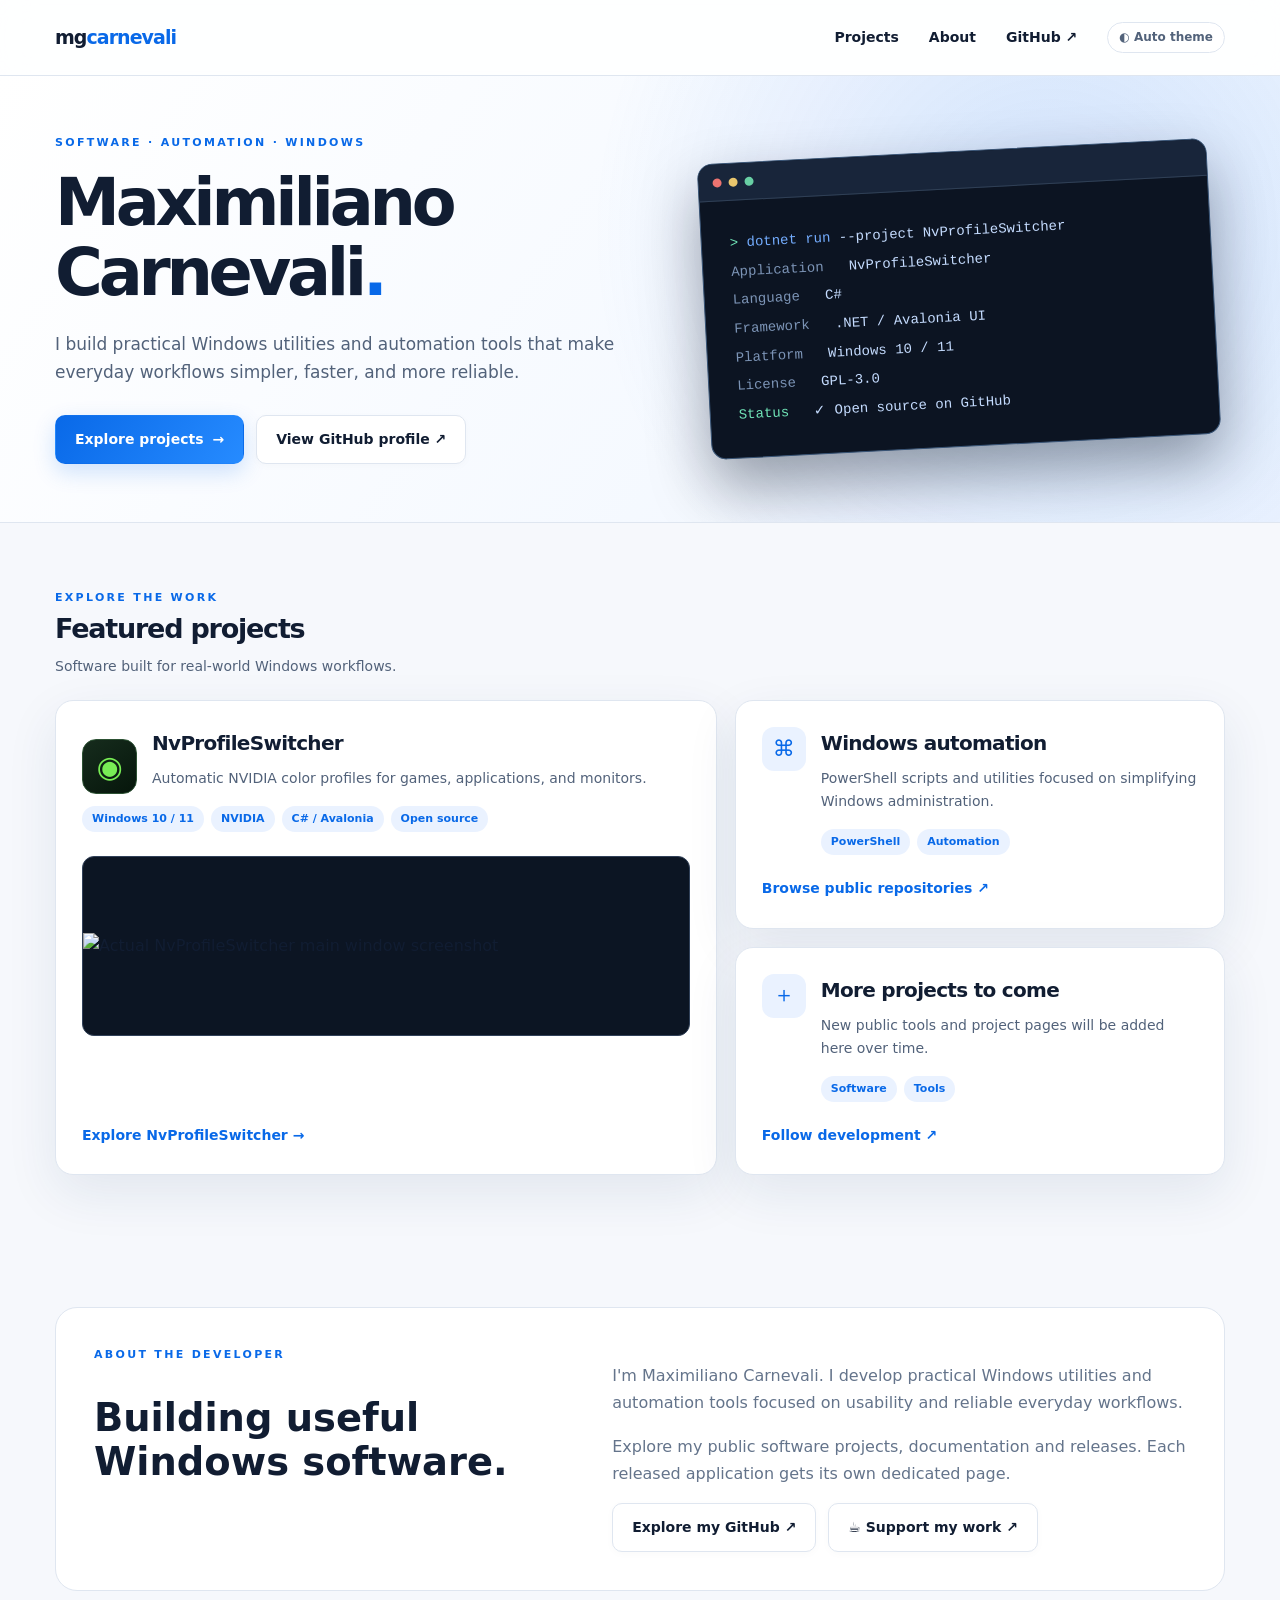
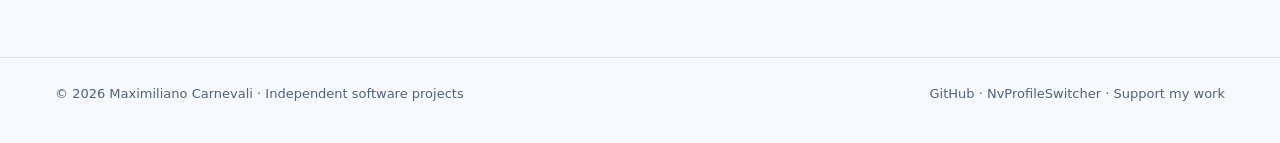
==== commit fff36f01: "Unify Ko-fi support link labels on homepage" ====
--- a/index.html
+++ b/index.html
@@ -6,4 +6,4 @@
 <header class="site-header"><nav class="container nav" aria-label="Main navigation"><a class="brand" href="/">mg<span>carnevali</span></a><div class="navlinks"><a href="#projects">Projects</a><a href="#about">About</a><a href="https://github.com/mgcarnevali" target="_blank" rel="noopener noreferrer me">GitHub ↗</a><button class="theme-toggle" type="button" data-theme-toggle aria-label="Theme: Auto. Click to change theme" title="Switch color theme">◐ Auto theme</button></div></nav></header>
 <main><section class="hero"><div class="container hero-grid"><div><div class="eyebrow">Software · Automation · Windows</div><h1>Maximiliano<br>Carnevali<span style="color:var(--blue)">.</span></h1><p>I build practical Windows utilities and automation tools that make everyday workflows simpler, faster, and more reliable.</p><div class="btns"><a class="btn btn-primary" href="#projects">Explore projects <span aria-hidden="true">→</span></a><a class="btn" href="https://github.com/mgcarnevali" target="_blank" rel="noopener noreferrer">View GitHub profile ↗</a></div></div><div class="hero-art" aria-hidden="true"><div class="art-orb"></div><div class="terminal"><div class="term-bar"><i class="dot"></i><i class="dot"></i><i class="dot"></i></div><div class="term-body"><div><span class="prompt">&gt;</span> <span class="keyword">dotnet run</span> --project NvProfileSwitcher</div><div><span class="muted">Application</span> &nbsp; NvProfileSwitcher</div><div><span class="muted">Language</span> &nbsp; C#</div><div><span class="muted">Framework</span> &nbsp; .NET / Avalonia UI</div><div><span class="muted">Platform</span> &nbsp; Windows 10 / 11</div><div><span class="muted">License</span> &nbsp; GPL-3.0</div><div><span class="prompt">Status</span> &nbsp; ✓ Open source on GitHub</div></div></div></div></div></section>
 <section class="section container" id="projects"><div class="section-title"><div><div class="eyebrow">Explore the work</div><h2>Featured projects</h2><p>Software built for real-world Windows workflows.</p></div></div><div class="project-grid"><article class="project-card featured"><div class="project-head"><div class="app-icon" aria-hidden="true">◉</div><div><h3><a href="/NvProfileSwitcher/" class="project-title-link" style="color:inherit;text-decoration:none">NvProfileSwitcher</a></h3><p>Automatic NVIDIA color profiles for games, applications, and monitors.</p></div></div><div class="tag-row"><span class="tag">Windows 10 / 11</span><span class="tag">NVIDIA</span><span class="tag">C# / Avalonia</span><span class="tag">Open source</span></div><a href="/NvProfileSwitcher/" class="project-screenshot" aria-label="Explore NvProfileSwitcher"><img src="https://raw.githubusercontent.com/mgcarnevali/NvProfileSwitcher/main/assets/screenshots/nvprofileswitcher-main-window.png" alt="Actual NvProfileSwitcher main window screenshot" loading="lazy"></a><div class="card-bottom"><a class="link" href="/NvProfileSwitcher/">Explore NvProfileSwitcher →</a></div></article><article class="project-card card-slim"><div class="project-head"><div class="mini-icon" aria-hidden="true">⌘</div><div><h3>Windows automation</h3><p>PowerShell scripts and utilities focused on simplifying Windows administration.</p><div class="tag-row"><span class="tag">PowerShell</span><span class="tag">Automation</span></div></div></div><div class="card-bottom"><a class="link" href="https://github.com/mgcarnevali?tab=repositories" target="_blank" rel="noopener noreferrer">Browse public repositories ↗</a></div></article><article class="project-card card-slim"><div class="project-head"><div class="mini-icon" aria-hidden="true">＋</div><div><h3>More projects to come</h3><p>New public tools and project pages will be added here over time.</p><div class="tag-row"><span class="tag">Software</span><span class="tag">Tools</span></div></div></div><div class="card-bottom"><a class="link" href="https://github.com/mgcarnevali" target="_blank" rel="noopener noreferrer">Follow development ↗</a></div></article></div></section><section class="section container" id="about"><div class="about-panel"><div><div class="eyebrow">About the developer</div><h2>Building useful Windows software.</h2></div><div><p>I'm Maximiliano Carnevali. I develop practical Windows utilities and automation tools focused on usability and reliable everyday workflows.</p><p>Explore my public software projects, documentation and releases. Each released application gets its own dedicated page.</p><div class="btns"><a class="btn" href="https://github.com/mgcarnevali" target="_blank" rel="noopener noreferrer">Explore my GitHub ↗</a><a class="btn" href="https://ko-fi.com/mgcarnevali" target="_blank" rel="noopener noreferrer">☕ Support my work ↗</a></div></div></div></section></main>
-<footer class="site-footer"><div class="container footer-row"><span>© 2026 Maximiliano Carnevali · Independent software projects</span><span><a href="https://github.com/mgcarnevali">GitHub</a> · <a href="/NvProfileSwitcher/">NvProfileSwitcher</a> · <a href="https://ko-fi.com/mgcarnevali" target="_blank" rel="noopener noreferrer">Ko-fi</a></span></div></footer><script src="/assets/theme.js" defer></script></body></html>
+<footer class="site-footer"><div class="container footer-row"><span>© 2026 Maximiliano Carnevali · Independent software projects</span><span><a href="https://github.com/mgcarnevali">GitHub</a> · <a href="/NvProfileSwitcher/">NvProfileSwitcher</a> · <a href="https://ko-fi.com/mgcarnevali" target="_blank" rel="noopener noreferrer">Support my work</a></span></div></footer><script src="/assets/theme.js" defer></script></body></html>
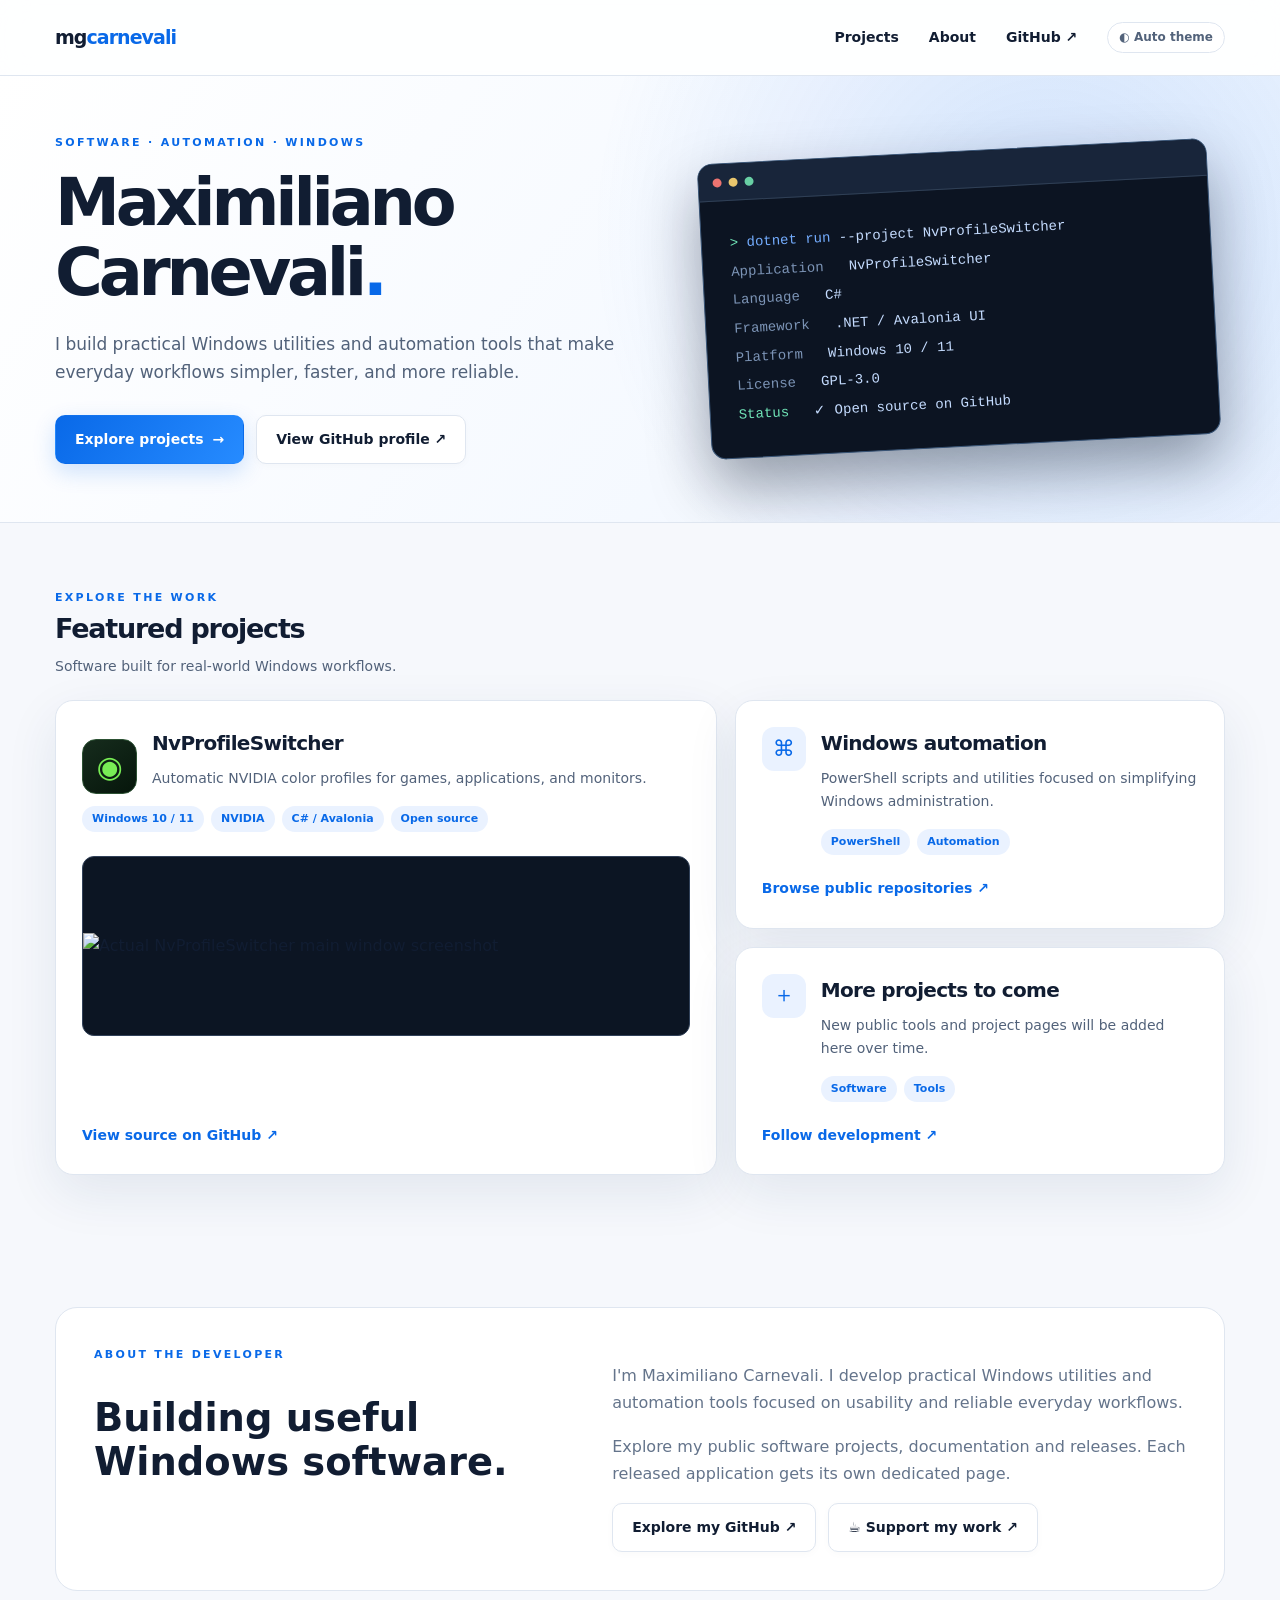
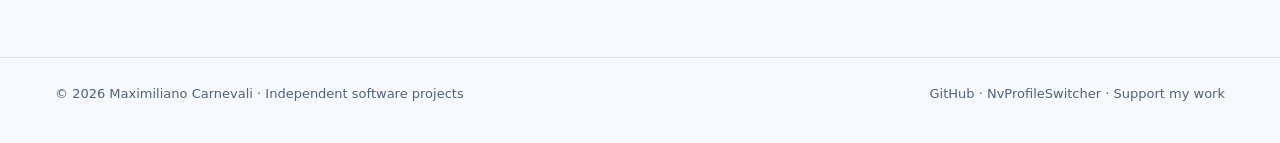
==== commit d2edc6fd: "Add lightbox preview for NvProfileSwitcher screenshot" ====
--- a/index.html
+++ b/index.html
@@ -2,8 +2,44 @@
 .project-title-link{transition:color .18s ease,text-decoration-color .18s ease;text-underline-offset:4px}
 .project-title-link:hover,.project-title-link:focus-visible{color:var(--blue)!important;text-decoration:underline!important}
 .project-title-link:focus-visible{outline:2px solid var(--blue);outline-offset:4px;border-radius:2px}
+</style><style>
+.image-lightbox{position:fixed;inset:0;z-index:9999;background:rgba(0,0,0,.88);display:none;align-items:center;justify-content:center;padding:clamp(16px,4vw,60px);box-sizing:border-box}
+.image-lightbox[aria-hidden="false"]{display:flex}
+.image-lightbox img{display:block;max-width:100%;max-height:calc(100dvh - 70px);object-fit:contain;border-radius:10px;box-shadow:0 16px 65px rgba(0,0,0,.55)}
+.image-lightbox-close{position:absolute;top:14px;right:18px;border:1px solid rgba(255,255,255,.35);background:rgba(30,30,30,.85);color:#fff;border-radius:50%;width:42px;height:42px;font-size:26px;line-height:1;cursor:pointer}
+.image-lightbox-close:hover,.image-lightbox-close:focus-visible{background:#444;outline:2px solid #fff;outline-offset:2px}
 </style></head><body>
 <header class="site-header"><nav class="container nav" aria-label="Main navigation"><a class="brand" href="/">mg<span>carnevali</span></a><div class="navlinks"><a href="#projects">Projects</a><a href="#about">About</a><a href="https://github.com/mgcarnevali" target="_blank" rel="noopener noreferrer me">GitHub ↗</a><button class="theme-toggle" type="button" data-theme-toggle aria-label="Theme: Auto. Click to change theme" title="Switch color theme">◐ Auto theme</button></div></nav></header>
 <main><section class="hero"><div class="container hero-grid"><div><div class="eyebrow">Software · Automation · Windows</div><h1>Maximiliano<br>Carnevali<span style="color:var(--blue)">.</span></h1><p>I build practical Windows utilities and automation tools that make everyday workflows simpler, faster, and more reliable.</p><div class="btns"><a class="btn btn-primary" href="#projects">Explore projects <span aria-hidden="true">→</span></a><a class="btn" href="https://github.com/mgcarnevali" target="_blank" rel="noopener noreferrer">View GitHub profile ↗</a></div></div><div class="hero-art" aria-hidden="true"><div class="art-orb"></div><div class="terminal"><div class="term-bar"><i class="dot"></i><i class="dot"></i><i class="dot"></i></div><div class="term-body"><div><span class="prompt">&gt;</span> <span class="keyword">dotnet run</span> --project NvProfileSwitcher</div><div><span class="muted">Application</span> &nbsp; NvProfileSwitcher</div><div><span class="muted">Language</span> &nbsp; C#</div><div><span class="muted">Framework</span> &nbsp; .NET / Avalonia UI</div><div><span class="muted">Platform</span> &nbsp; Windows 10 / 11</div><div><span class="muted">License</span> &nbsp; GPL-3.0</div><div><span class="prompt">Status</span> &nbsp; ✓ Open source on GitHub</div></div></div></div></div></section>
-<section class="section container" id="projects"><div class="section-title"><div><div class="eyebrow">Explore the work</div><h2>Featured projects</h2><p>Software built for real-world Windows workflows.</p></div></div><div class="project-grid"><article class="project-card featured"><div class="project-head"><div class="app-icon" aria-hidden="true">◉</div><div><h3><a href="/NvProfileSwitcher/" class="project-title-link" style="color:inherit;text-decoration:none">NvProfileSwitcher</a></h3><p>Automatic NVIDIA color profiles for games, applications, and monitors.</p></div></div><div class="tag-row"><span class="tag">Windows 10 / 11</span><span class="tag">NVIDIA</span><span class="tag">C# / Avalonia</span><span class="tag">Open source</span></div><a href="/NvProfileSwitcher/" class="project-screenshot" aria-label="Explore NvProfileSwitcher"><img src="https://raw.githubusercontent.com/mgcarnevali/NvProfileSwitcher/main/assets/screenshots/nvprofileswitcher-main-window.png" alt="Actual NvProfileSwitcher main window screenshot" loading="lazy"></a><div class="card-bottom"><a class="link" href="/NvProfileSwitcher/">Explore NvProfileSwitcher →</a></div></article><article class="project-card card-slim"><div class="project-head"><div class="mini-icon" aria-hidden="true">⌘</div><div><h3>Windows automation</h3><p>PowerShell scripts and utilities focused on simplifying Windows administration.</p><div class="tag-row"><span class="tag">PowerShell</span><span class="tag">Automation</span></div></div></div><div class="card-bottom"><a class="link" href="https://github.com/mgcarnevali?tab=repositories" target="_blank" rel="noopener noreferrer">Browse public repositories ↗</a></div></article><article class="project-card card-slim"><div class="project-head"><div class="mini-icon" aria-hidden="true">＋</div><div><h3>More projects to come</h3><p>New public tools and project pages will be added here over time.</p><div class="tag-row"><span class="tag">Software</span><span class="tag">Tools</span></div></div></div><div class="card-bottom"><a class="link" href="https://github.com/mgcarnevali" target="_blank" rel="noopener noreferrer">Follow development ↗</a></div></article></div></section><section class="section container" id="about"><div class="about-panel"><div><div class="eyebrow">About the developer</div><h2>Building useful Windows software.</h2></div><div><p>I'm Maximiliano Carnevali. I develop practical Windows utilities and automation tools focused on usability and reliable everyday workflows.</p><p>Explore my public software projects, documentation and releases. Each released application gets its own dedicated page.</p><div class="btns"><a class="btn" href="https://github.com/mgcarnevali" target="_blank" rel="noopener noreferrer">Explore my GitHub ↗</a><a class="btn" href="https://ko-fi.com/mgcarnevali" target="_blank" rel="noopener noreferrer">☕ Support my work ↗</a></div></div></div></section></main>
-<footer class="site-footer"><div class="container footer-row"><span>© 2026 Maximiliano Carnevali · Independent software projects</span><span><a href="https://github.com/mgcarnevali">GitHub</a> · <a href="/NvProfileSwitcher/">NvProfileSwitcher</a> · <a href="https://ko-fi.com/mgcarnevali" target="_blank" rel="noopener noreferrer">Support my work</a></span></div></footer><script src="/assets/theme.js" defer></script></body></html>
+<section class="section container" id="projects"><div class="section-title"><div><div class="eyebrow">Explore the work</div><h2>Featured projects</h2><p>Software built for real-world Windows workflows.</p></div></div><div class="project-grid"><article class="project-card featured"><div class="project-head"><div class="app-icon" aria-hidden="true">◉</div><div><h3><a href="/NvProfileSwitcher/" class="project-title-link" style="color:inherit;text-decoration:none">NvProfileSwitcher</a></h3><p>Automatic NVIDIA color profiles for games, applications, and monitors.</p></div></div><div class="tag-row"><span class="tag">Windows 10 / 11</span><span class="tag">NVIDIA</span><span class="tag">C# / Avalonia</span><span class="tag">Open source</span></div><a href="https://raw.githubusercontent.com/mgcarnevali/NvProfileSwitcher/main/assets/screenshots/nvprofileswitcher-main-window.png" class="project-screenshot" data-image-lightbox aria-label="Enlarge NvProfileSwitcher screenshot"><img src="https://raw.githubusercontent.com/mgcarnevali/NvProfileSwitcher/main/assets/screenshots/nvprofileswitcher-main-window.png" alt="Actual NvProfileSwitcher main window screenshot" loading="lazy"></a><div class="card-bottom"><a class="link" href="https://github.com/mgcarnevali/NvProfileSwitcher" target="_blank" rel="noopener noreferrer">View source on GitHub ↗</a></div></article><article class="project-card card-slim"><div class="project-head"><div class="mini-icon" aria-hidden="true">⌘</div><div><h3>Windows automation</h3><p>PowerShell scripts and utilities focused on simplifying Windows administration.</p><div class="tag-row"><span class="tag">PowerShell</span><span class="tag">Automation</span></div></div></div><div class="card-bottom"><a class="link" href="https://github.com/mgcarnevali?tab=repositories" target="_blank" rel="noopener noreferrer">Browse public repositories ↗</a></div></article><article class="project-card card-slim"><div class="project-head"><div class="mini-icon" aria-hidden="true">＋</div><div><h3>More projects to come</h3><p>New public tools and project pages will be added here over time.</p><div class="tag-row"><span class="tag">Software</span><span class="tag">Tools</span></div></div></div><div class="card-bottom"><a class="link" href="https://github.com/mgcarnevali" target="_blank" rel="noopener noreferrer">Follow development ↗</a></div></article></div></section><section class="section container" id="about"><div class="about-panel"><div><div class="eyebrow">About the developer</div><h2>Building useful Windows software.</h2></div><div><p>I'm Maximiliano Carnevali. I develop practical Windows utilities and automation tools focused on usability and reliable everyday workflows.</p><p>Explore my public software projects, documentation and releases. Each released application gets its own dedicated page.</p><div class="btns"><a class="btn" href="https://github.com/mgcarnevali" target="_blank" rel="noopener noreferrer">Explore my GitHub ↗</a><a class="btn" href="https://ko-fi.com/mgcarnevali" target="_blank" rel="noopener noreferrer">☕ Support my work ↗</a></div></div></div></section></main>
+<footer class="site-footer"><div class="container footer-row"><span>© 2026 Maximiliano Carnevali · Independent software projects</span><span><a href="https://github.com/mgcarnevali">GitHub</a> · <a href="/NvProfileSwitcher/">NvProfileSwitcher</a> · <a href="https://ko-fi.com/mgcarnevali" target="_blank" rel="noopener noreferrer">Support my work</a></span></div></footer><div class="image-lightbox" id="image-lightbox" role="dialog" aria-modal="true" aria-label="NvProfileSwitcher screenshot" aria-hidden="true">
+<button class="image-lightbox-close" type="button" aria-label="Close image">×</button>
+<img src="https://raw.githubusercontent.com/mgcarnevali/NvProfileSwitcher/main/assets/screenshots/nvprofileswitcher-main-window.png" alt="NvProfileSwitcher main window enlarged">
+</div>
+<script>
+(() => {
+  const trigger = document.querySelector('[data-image-lightbox]');
+  const overlay = document.getElementById('image-lightbox');
+  const closeButton = overlay.querySelector('.image-lightbox-close');
+  let previousFocus = null;
+  function close() {
+    overlay.setAttribute('aria-hidden', 'true');
+    document.body.style.overflow = '';
+    if (previousFocus) previousFocus.focus();
+  }
+  trigger.addEventListener('click', event => {
+    event.preventDefault();
+    previousFocus = document.activeElement;
+    overlay.setAttribute('aria-hidden', 'false');
+    document.body.style.overflow = 'hidden';
+    closeButton.focus();
+  });
+  closeButton.addEventListener('click', close);
+  overlay.addEventListener('click', event => { if (event.target === overlay) close(); });
+  document.addEventListener('keydown', event => {
+    if (overlay.getAttribute('aria-hidden') === 'true') return;
+    if (event.key === 'Escape') close();
+    if (event.key === 'Tab') { event.preventDefault(); closeButton.focus(); }
+  });
+})();
+</script><script src="/assets/theme.js" defer></script></body></html>
